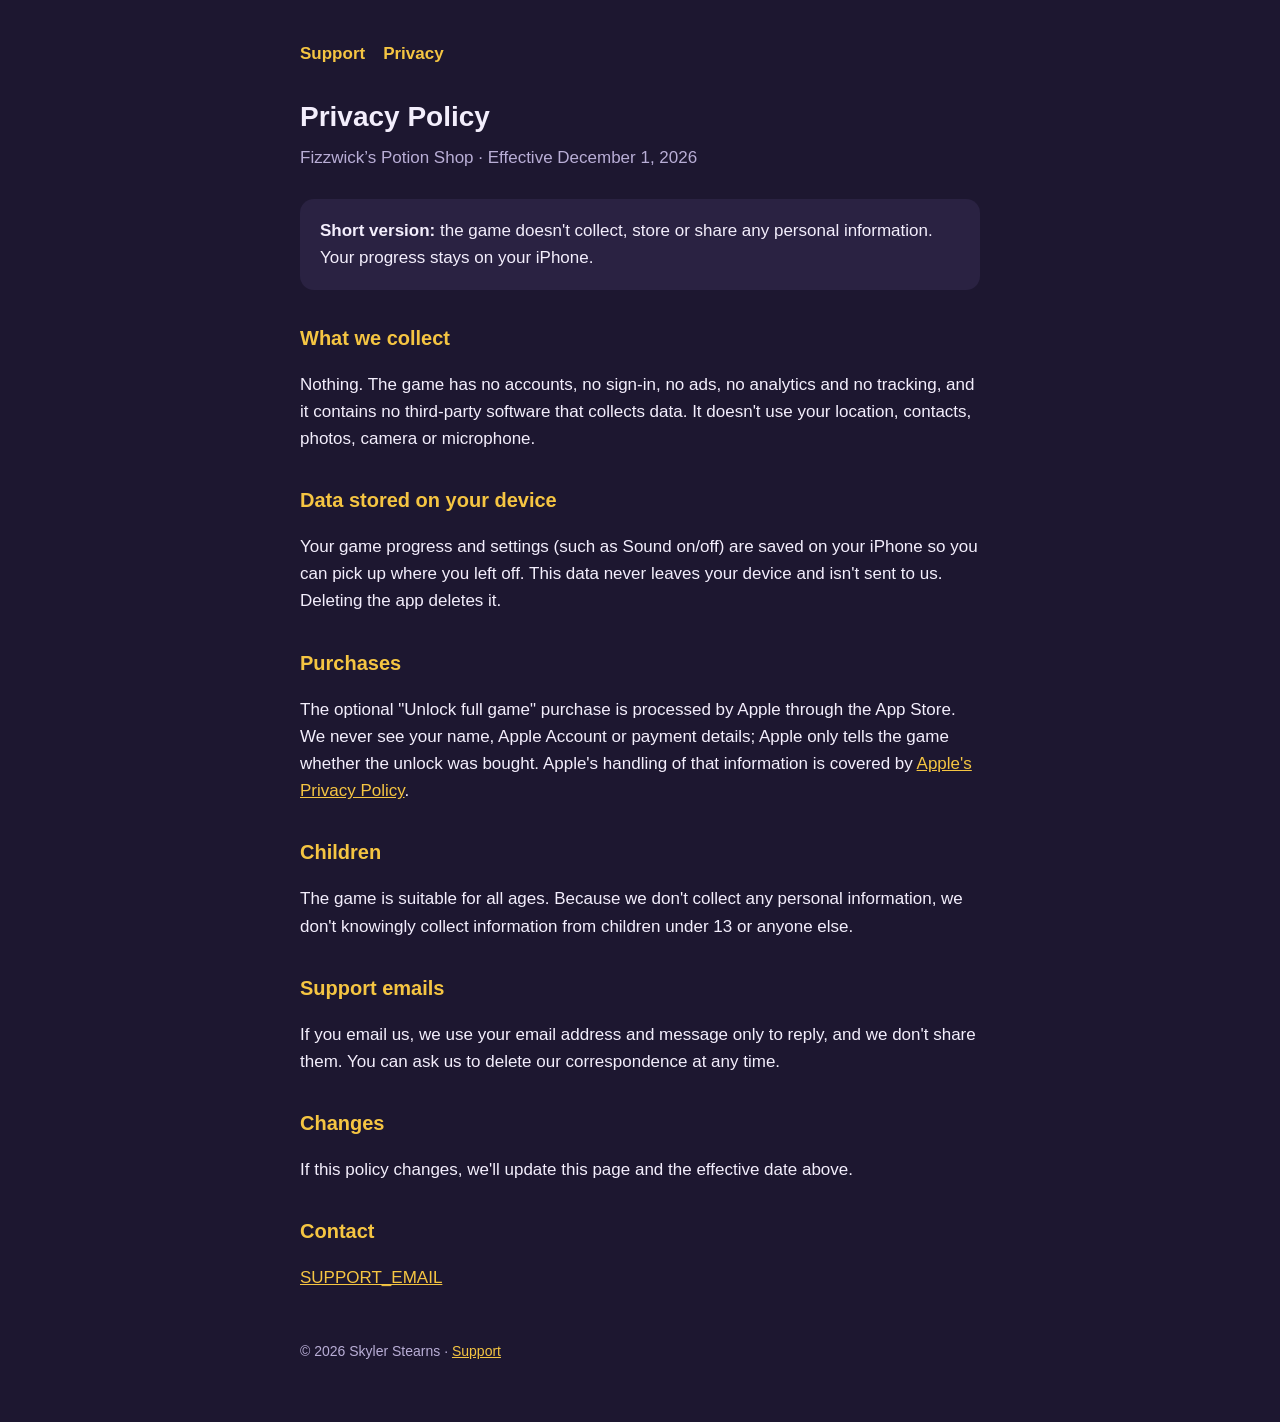
==== privacy.html @ 8b9db066 "Add support and privacy pages Co-Authored-By: Claude Opus 5.5 <noreply@anthropic.com> Claude-Session" ====
<!doctype html><html lang="en"><head><meta charset="utf-8"><meta name="viewport" content="width=device-width,initial-scale=1">
<title>Fizzwick&#8217;s Potion Shop – Privacy Policy</title><link rel="stylesheet" href="style.css"></head><body><main>
<nav><a href="./">Support</a><a href="privacy.html">Privacy</a></nav>
<h1>Privacy Policy</h1><p class="sub">Fizzwick&#8217;s Potion Shop · Effective December 1, 2026</p>
<div class="card"><strong>Short version:</strong> the game doesn't collect, store or share any personal information. Your progress stays on your iPhone.</div>
<h2>What we collect</h2>
<p>Nothing. The game has no accounts, no sign-in, no ads, no analytics and no tracking, and it contains no third-party software that collects data. It doesn't use your location, contacts, photos, camera or microphone.</p>
<h2>Data stored on your device</h2>
<p>Your game progress and settings (such as Sound on/off) are saved on your iPhone so you can pick up where you left off. This data never leaves your device and isn't sent to us. Deleting the app deletes it.</p>
<h2>Purchases</h2>
<p>The optional "Unlock full game" purchase is processed by Apple through the App Store. We never see your name, Apple Account or payment details; Apple only tells the game whether the unlock was bought. Apple's handling of that information is covered by <a href="https://www.apple.com/legal/privacy/">Apple's Privacy Policy</a>.</p>
<h2>Children</h2>
<p>The game is suitable for all ages. Because we don't collect any personal information, we don't knowingly collect information from children under 13 or anyone else.</p>
<h2>Support emails</h2>
<p>If you email us, we use your email address and message only to reply, and we don't share them. You can ask us to delete our correspondence at any time.</p>
<h2>Changes</h2>
<p>If this policy changes, we'll update this page and the effective date above.</p>
<h2>Contact</h2>
<p><a href="mailto:SUPPORT_EMAIL">SUPPORT_EMAIL</a></p>
<footer>© 2026 Skyler Stearns · <a href="./">Support</a></footer>
</main></body></html>
---- style.css ----
:root{--bg:#1d1730;--card:#2a2242;--ink:#f3eefc;--muted:#b9aed6;--gold:#f5c542}
*{box-sizing:border-box}body{margin:0;background:var(--bg);color:var(--ink);font:17px/1.6 -apple-system,BlinkMacSystemFont,"Segoe UI",Roboto,sans-serif}
main{max-width:720px;margin:0 auto;padding:40px 20px 60px}
h1{font-size:28px;margin:0 0 4px}h2{font-size:20px;margin:32px 0 8px;color:var(--gold)}
.sub{color:var(--muted);margin:0 0 28px}a{color:var(--gold)}
.card{background:var(--card);border-radius:14px;padding:18px 20px;margin:16px 0}
nav{display:flex;gap:18px;margin-bottom:28px;font-weight:600}nav a{text-decoration:none}
footer{margin-top:48px;color:var(--muted);font-size:14px}
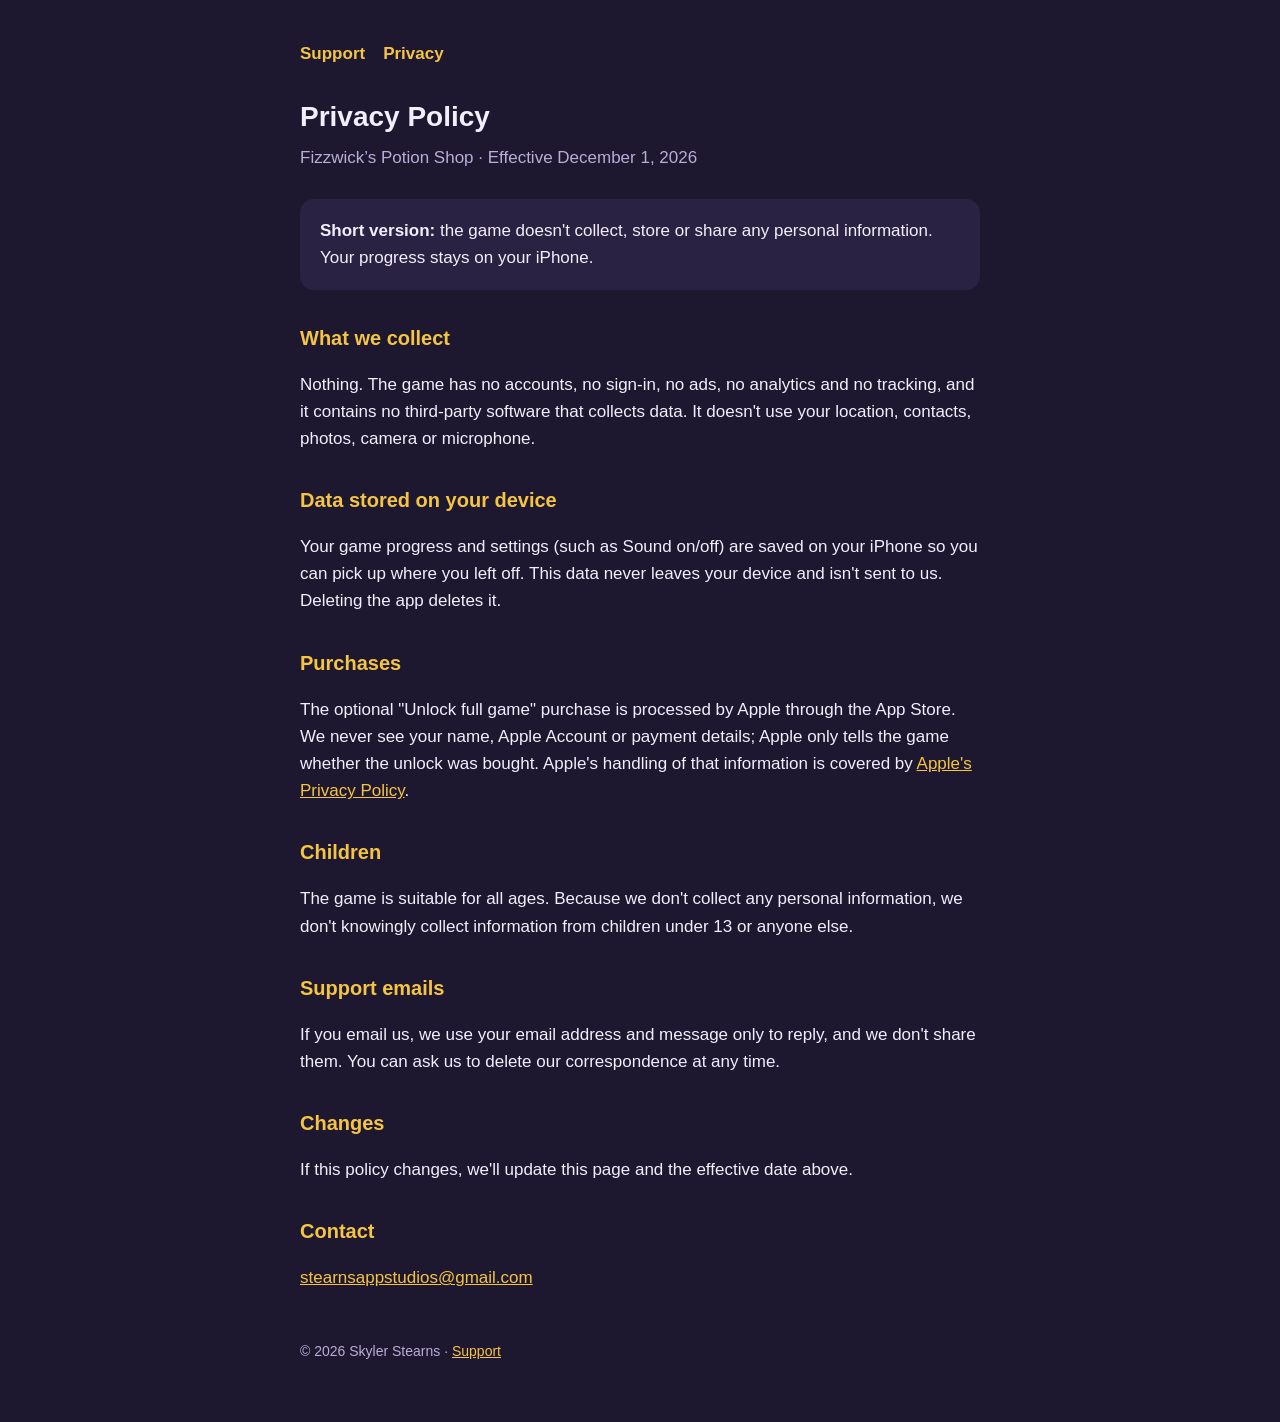
==== commit 334dad7a: "Add support email and README Co-Authored-By: Claude Opus 5.5 <noreply@anthropic.com> Claude-Session:" ====
--- a/privacy.html
+++ b/privacy.html
@@ -16,6 +16,6 @@
 <h2>Changes</h2>
 <p>If this policy changes, we'll update this page and the effective date above.</p>
 <h2>Contact</h2>
-<p><a href="mailto:SUPPORT_EMAIL">SUPPORT_EMAIL</a></p>
+<p><a href="mailto:stearnsappstudios@gmail.com">stearnsappstudios@gmail.com</a></p>
 <footer>© 2026 Skyler Stearns · <a href="./">Support</a></footer>
 </main></body></html>
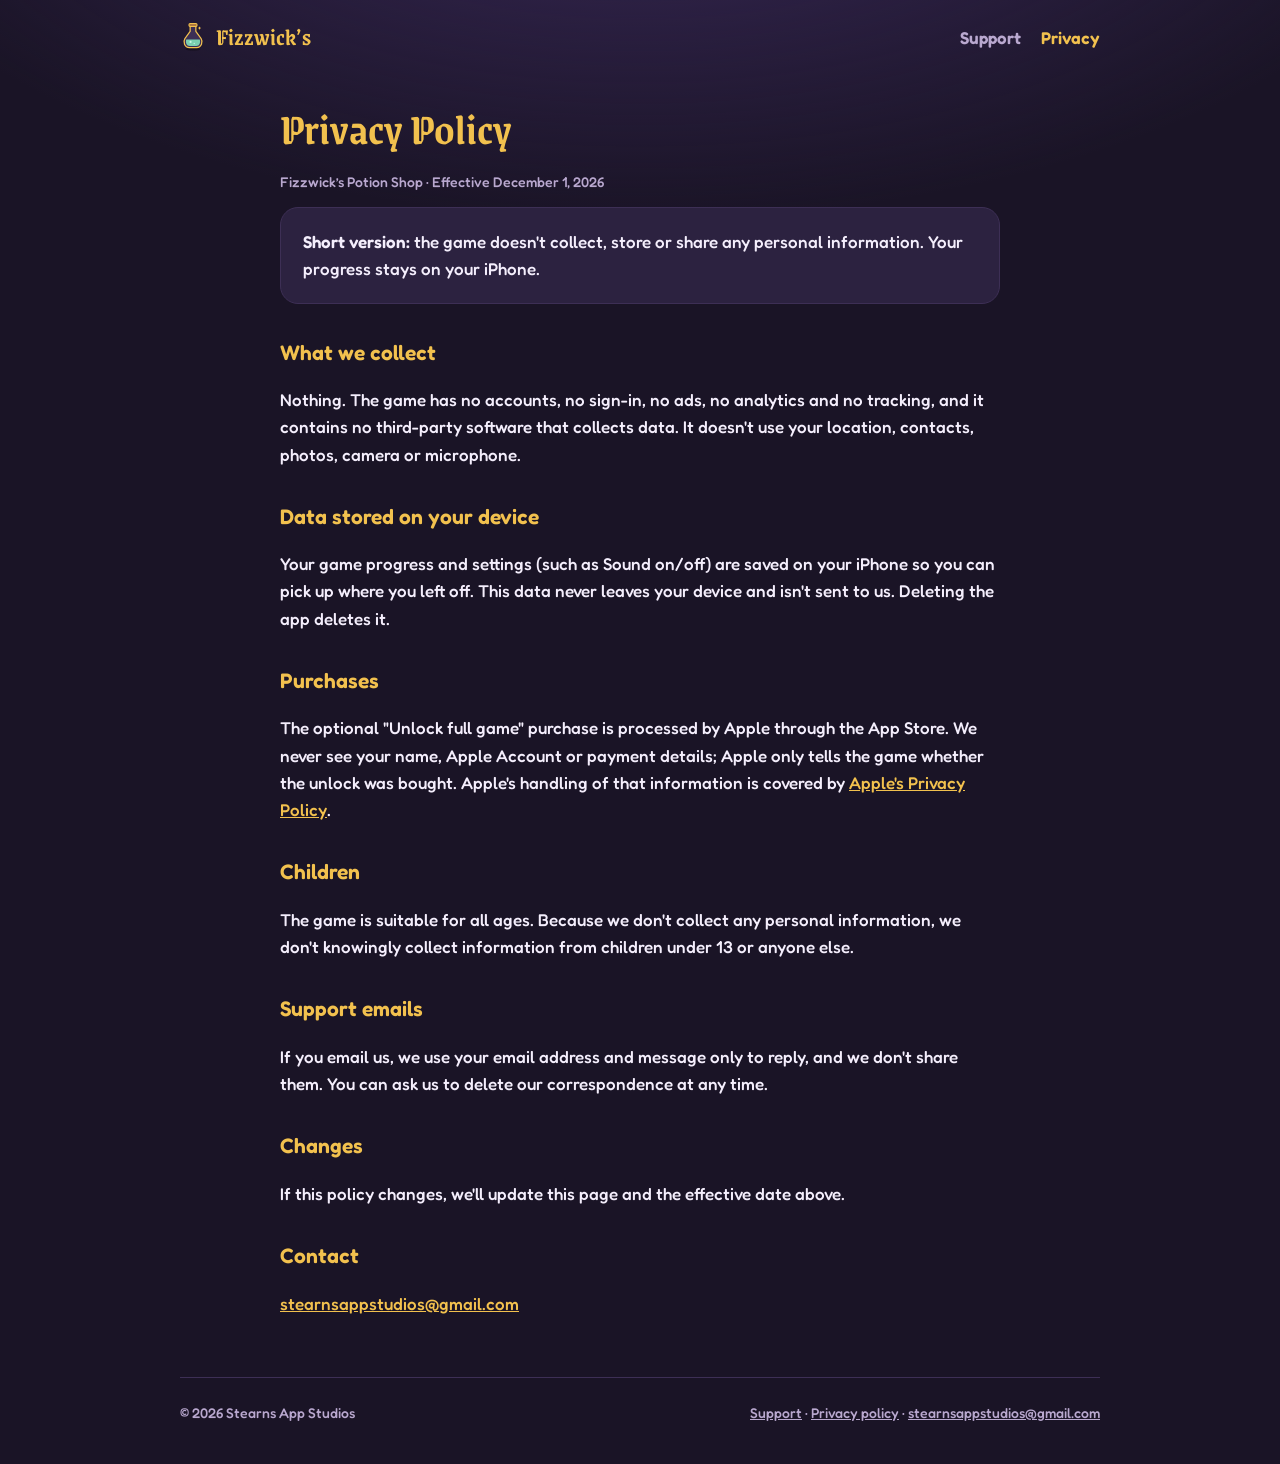
==== commit dcbe0754: "Restyle site and README in the game's look: fonts, screenshots, banner Co-Authored-By: Claude Opus 5" ====
--- a/privacy.html
+++ b/privacy.html
@@ -1,7 +1,10 @@
 <!doctype html><html lang="en"><head><meta charset="utf-8"><meta name="viewport" content="width=device-width,initial-scale=1">
-<title>Fizzwick&#8217;s Potion Shop – Privacy Policy</title><link rel="stylesheet" href="style.css"></head><body><main>
-<nav><a href="./">Support</a><a href="privacy.html">Privacy</a></nav>
-<h1>Privacy Policy</h1><p class="sub">Fizzwick&#8217;s Potion Shop · Effective December 1, 2026</p>
+<title>Privacy Policy – Fizzwick&#8217;s Potion Shop</title><meta name="description" content="A cozy idle potion shop for iPhone. Grow herbs, brew potions, hire helpers and open a second world.">
+<meta name="theme-color" content="#1a1426"><link rel="icon" href="img/flask.svg"><link rel="preload" href="fonts/grenze-gotisch-600.woff2" as="font" type="font/woff2" crossorigin>
+<meta property="og:title" content="Fizzwick&#8217;s Potion Shop"><meta property="og:image" content="https://skylerstearns.github.io/fizzwicks/img/shop.jpg">
+<link rel="stylesheet" href="style.css"></head><body><div class="wrap">
+<nav class="top"><a class="brand" href="./"><svg viewBox="0 0 64 72" aria-hidden="true"><ellipse cx="32" cy="66" rx="18" ry="3.5" fill="rgba(0,0,0,.35)"/><path d="M25 8h14v14l13 18c5 8 1 22-11 22H23c-12 0-16-14-11-22l13-18z" fill="#3d2f55" stroke="#f2c14e" stroke-width="3" stroke-linejoin="round"/><path d="M15.5 42h33c2.6 7-.4 16-8.5 16H24c-8.1 0-11.1-9-8.5-16z" fill="#7ad0b0"/><circle cx="26" cy="48" r="2.6" fill="#d8fff0" opacity=".8"/><circle cx="35" cy="52" r="1.8" fill="#d8fff0" opacity=".7"/><rect x="22" y="3" width="20" height="7" rx="3" fill="#b07a3e" stroke="#f2c14e" stroke-width="2.5"/><path d="M45 14l3-4 3 4-3 4z" fill="#f2c14e"/></svg> Fizzwick&#8217;s</a><div class="links"><a href="./#support">Support</a><a href="privacy.html" class="on">Privacy</a></div></nav>
+<main class="doc"><h2 style="font-family:Grenze Gotisch,Georgia,serif;font-size:44px;margin-top:20px">Privacy Policy</h2><p class="small" style="margin-top:0">Fizzwick&#8217;s Potion Shop · Effective December 1, 2026</p>
 <div class="card"><strong>Short version:</strong> the game doesn't collect, store or share any personal information. Your progress stays on your iPhone.</div>
 <h2>What we collect</h2>
 <p>Nothing. The game has no accounts, no sign-in, no ads, no analytics and no tracking, and it contains no third-party software that collects data. It doesn't use your location, contacts, photos, camera or microphone.</p>
@@ -17,5 +20,6 @@
 <p>If this policy changes, we'll update this page and the effective date above.</p>
 <h2>Contact</h2>
 <p><a href="mailto:stearnsappstudios@gmail.com">stearnsappstudios@gmail.com</a></p>
-<footer>© 2026 Skyler Stearns · <a href="./">Support</a></footer>
-</main></body></html>
+</main>
+<footer><span>© 2026 Stearns App Studios</span><span><a href="./#support">Support</a> · <a href="privacy.html">Privacy policy</a> · <a href="mailto:stearnsappstudios@gmail.com">stearnsappstudios@gmail.com</a></span></footer>
+</div></body></html>
--- a/style.css
+++ b/style.css
@@ -1,8 +1,40 @@
-:root{--bg:#1d1730;--card:#2a2242;--ink:#f3eefc;--muted:#b9aed6;--gold:#f5c542}
-*{box-sizing:border-box}body{margin:0;background:var(--bg);color:var(--ink);font:17px/1.6 -apple-system,BlinkMacSystemFont,"Segoe UI",Roboto,sans-serif}
-main{max-width:720px;margin:0 auto;padding:40px 20px 60px}
-h1{font-size:28px;margin:0 0 4px}h2{font-size:20px;margin:32px 0 8px;color:var(--gold)}
-.sub{color:var(--muted);margin:0 0 28px}a{color:var(--gold)}
-.card{background:var(--card);border-radius:14px;padding:18px 20px;margin:16px 0}
-nav{display:flex;gap:18px;margin-bottom:28px;font-weight:600}nav a{text-decoration:none}
-footer{margin-top:48px;color:var(--muted);font-size:14px}
+@font-face{font-family:"Fredoka";font-weight:500;font-display:swap;src:url(fonts/fredoka-500.woff2) format("woff2")}
+@font-face{font-family:"Fredoka";font-weight:600;font-display:swap;src:url(fonts/fredoka-600.woff2) format("woff2")}
+@font-face{font-family:"Grenze Gotisch";font-weight:600;font-display:swap;src:url(fonts/grenze-gotisch-600.woff2) format("woff2")}
+:root{--bg:#1a1426;--bg2:#241b35;--card:#2c2240;--line:#3d2f55;--ink:#f4eefc;--muted:#b9a8cf;--gold:#f2c14e;--gold-ink:#3a2a08;--mint:#7ad0b0}
+*{box-sizing:border-box}
+html{background:var(--bg)}
+body{margin:0;color:var(--ink);font:500 17px/1.6 "Fredoka",-apple-system,BlinkMacSystemFont,"Segoe UI",sans-serif;
+  background:radial-gradient(1200px 600px at 50% -200px,#3b2a5c 0%,transparent 70%),var(--bg)}
+a{color:var(--gold)}
+.wrap{max-width:960px;margin:0 auto;padding:0 20px}
+nav.top{display:flex;align-items:center;justify-content:space-between;padding:18px 0}
+nav.top .brand{display:flex;align-items:center;gap:10px;font-family:"Grenze Gotisch",Georgia,serif;font-size:24px;color:var(--gold);text-decoration:none}
+nav.top .brand svg{width:26px;height:30px}
+nav.top .links a{margin-left:20px;color:var(--muted);text-decoration:none;font-weight:600}
+nav.top .links a:hover,nav.top .links a.on{color:var(--gold)}
+.hero{text-align:center;padding:36px 0 18px}
+.hero svg{width:84px;height:94px;filter:drop-shadow(0 8px 18px rgba(0,0,0,.5))}
+.hero h1{font-family:"Grenze Gotisch",Georgia,serif;font-weight:600;font-size:clamp(46px,9vw,76px);line-height:1;margin:10px 0 12px;color:var(--gold);text-shadow:0 4px 0 rgba(0,0,0,.35)}
+.hero p{font-size:20px;color:var(--muted);max-width:560px;margin:0 auto}
+.pill{display:inline-block;margin-top:22px;padding:10px 20px;border-radius:999px;background:var(--gold);color:var(--gold-ink);font-weight:600;text-decoration:none;box-shadow:0 4px 0 #b88a1f}
+.small{font-size:14px;color:var(--muted);margin-top:12px}
+.shots{display:flex;gap:18px;overflow-x:auto;scroll-snap-type:x mandatory;padding:30px 20px 26px;margin:0 -20px;justify-content:safe center}
+.shots img{flex:0 0 auto;width:210px;border-radius:26px;border:3px solid var(--line);box-shadow:0 14px 30px rgba(0,0,0,.45);scroll-snap-align:center;background:#000}
+.features{display:grid;grid-template-columns:repeat(2,1fr);gap:16px;margin:10px 0 20px}
+.card{background:var(--card);border:1px solid var(--line);border-radius:18px;padding:20px 22px}
+.card h3{margin:0 0 6px;font-weight:600;font-size:19px;color:var(--gold)}
+.card p{margin:0;color:var(--muted)}
+h2{font-family:"Grenze Gotisch",Georgia,serif;font-weight:600;font-size:38px;color:var(--gold);margin:48px 0 10px}
+.doc h2{font-family:"Fredoka",sans-serif;font-size:21px;margin:32px 0 6px}
+.faq details{background:var(--card);border:1px solid var(--line);border-radius:14px;padding:14px 18px;margin:10px 0}
+.faq summary{cursor:pointer;font-weight:600;list-style:none}
+.faq summary::after{content:"+";float:right;color:var(--gold)}
+.faq details[open] summary::after{content:"–"}
+.faq details p{margin:8px 0 0;color:var(--muted)}
+.contact{text-align:center}
+.doc{max-width:720px;margin:0 auto}
+.doc .lead{font-size:19px}
+footer{border-top:1px solid var(--line);margin-top:60px;padding:24px 0 40px;color:var(--muted);font-size:14px;display:flex;justify-content:space-between;flex-wrap:wrap;gap:10px}
+footer a{color:var(--muted)}
+@media (max-width:600px){.features{grid-template-columns:1fr}.shots{justify-content:flex-start}nav.top .brand span{display:none}}
